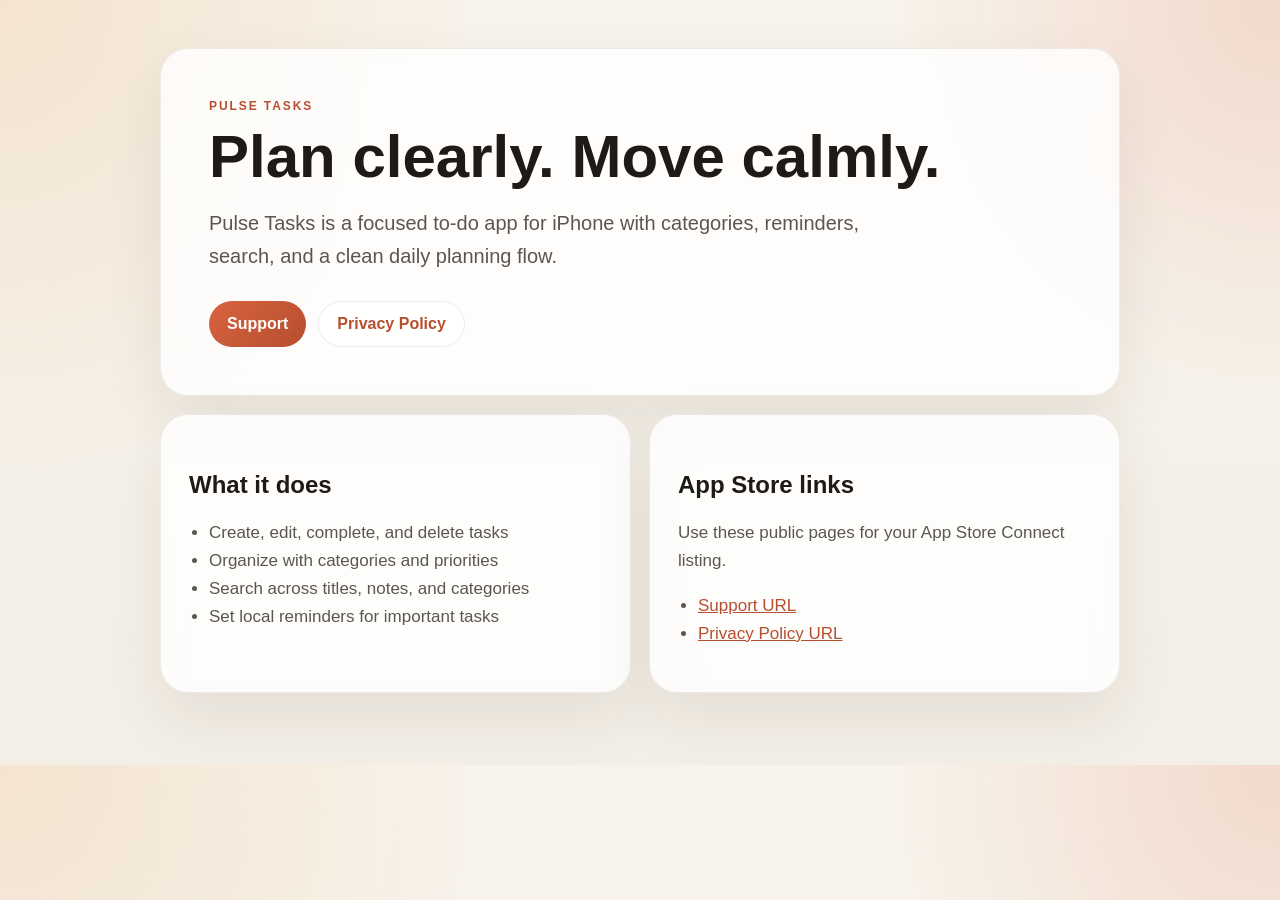
==== index.html @ 413faa2b "Publish Pulse Tasks public pages" ====
<!DOCTYPE html>
<html lang="en">
<head>
  <meta charset="UTF-8">
  <meta name="viewport" content="width=device-width, initial-scale=1.0">
  <title>Pulse Tasks</title>
  <meta name="description" content="Pulse Tasks is a calm, focused to-do app for iPhone with categories, reminders, and clean planning flows.">
  <link rel="stylesheet" href="styles.css">
</head>
<body>
  <main class="shell">
    <section class="hero card">
      <p class="eyebrow">Pulse Tasks</p>
      <h1>Plan clearly. Move calmly.</h1>
      <p class="lead">Pulse Tasks is a focused to-do app for iPhone with categories, reminders, search, and a clean daily planning flow.</p>
      <div class="actions">
        <a class="button primary" href="support.html">Support</a>
        <a class="button" href="privacy.html">Privacy Policy</a>
      </div>
    </section>

    <section class="grid">
      <article class="card">
        <h2>What it does</h2>
        <ul>
          <li>Create, edit, complete, and delete tasks</li>
          <li>Organize with categories and priorities</li>
          <li>Search across titles, notes, and categories</li>
          <li>Set local reminders for important tasks</li>
        </ul>
      </article>

      <article class="card">
        <h2>App Store links</h2>
        <p>Use these public pages for your App Store Connect listing.</p>
        <ul>
          <li><a href="support.html">Support URL</a></li>
          <li><a href="privacy.html">Privacy Policy URL</a></li>
        </ul>
      </article>
    </section>
  </main>
</body>
</html>
---- styles.css ----
:root {
  --bg: #f4efe6;
  --surface: rgba(255, 255, 255, 0.82);
  --surface-border: rgba(40, 32, 20, 0.08);
  --text: #1e1a16;
  --muted: #5d564d;
  --accent: #d7633f;
  --accent-dark: #b74e2f;
  --shadow: rgba(37, 24, 8, 0.08);
}

* {
  box-sizing: border-box;
}

body {
  margin: 0;
  font-family: "Avenir Next", "Segoe UI", sans-serif;
  color: var(--text);
  background:
    radial-gradient(circle at top left, rgba(231, 179, 119, 0.24), transparent 32%),
    radial-gradient(circle at top right, rgba(215, 99, 63, 0.18), transparent 26%),
    linear-gradient(180deg, #f8f3eb 0%, var(--bg) 100%);
}

a {
  color: var(--accent-dark);
}

.shell {
  width: min(960px, calc(100% - 32px));
  margin: 0 auto;
  padding: 48px 0 72px;
}

.legal-shell {
  width: min(760px, calc(100% - 32px));
}

.card {
  background: var(--surface);
  border: 1px solid var(--surface-border);
  border-radius: 28px;
  box-shadow: 0 24px 60px var(--shadow);
  backdrop-filter: blur(10px);
}

.hero {
  padding: 48px;
}

.grid {
  display: grid;
  grid-template-columns: repeat(auto-fit, minmax(260px, 1fr));
  gap: 18px;
  margin-top: 18px;
}

.grid .card {
  padding: 28px;
}

.eyebrow {
  margin: 0 0 10px;
  text-transform: uppercase;
  letter-spacing: 0.16em;
  font-size: 12px;
  font-weight: 700;
  color: var(--accent-dark);
}

h1 {
  margin: 0;
  font-size: clamp(38px, 6vw, 60px);
  line-height: 1;
}

h2 {
  margin-top: 28px;
  font-size: 24px;
}

h3 {
  margin-top: 24px;
  font-size: 18px;
}

p, li {
  color: var(--muted);
  font-size: 17px;
  line-height: 1.65;
}

.lead {
  max-width: 660px;
  font-size: 20px;
}

.actions {
  display: flex;
  gap: 12px;
  flex-wrap: wrap;
  margin-top: 28px;
}

.button {
  display: inline-flex;
  align-items: center;
  justify-content: center;
  min-height: 46px;
  padding: 0 18px;
  border-radius: 999px;
  border: 1px solid var(--surface-border);
  text-decoration: none;
  font-weight: 700;
  background: rgba(255, 255, 255, 0.7);
}

.button.primary {
  color: white;
  background: linear-gradient(135deg, var(--accent) 0%, var(--accent-dark) 100%);
  border: none;
}

.legal {
  padding: 40px;
}

.muted {
  color: var(--muted);
}

ul {
  padding-left: 20px;
}

@media (max-width: 640px) {
  .shell {
    padding-top: 20px;
  }

  .hero,
  .legal,
  .grid .card {
    padding: 24px;
  }
}
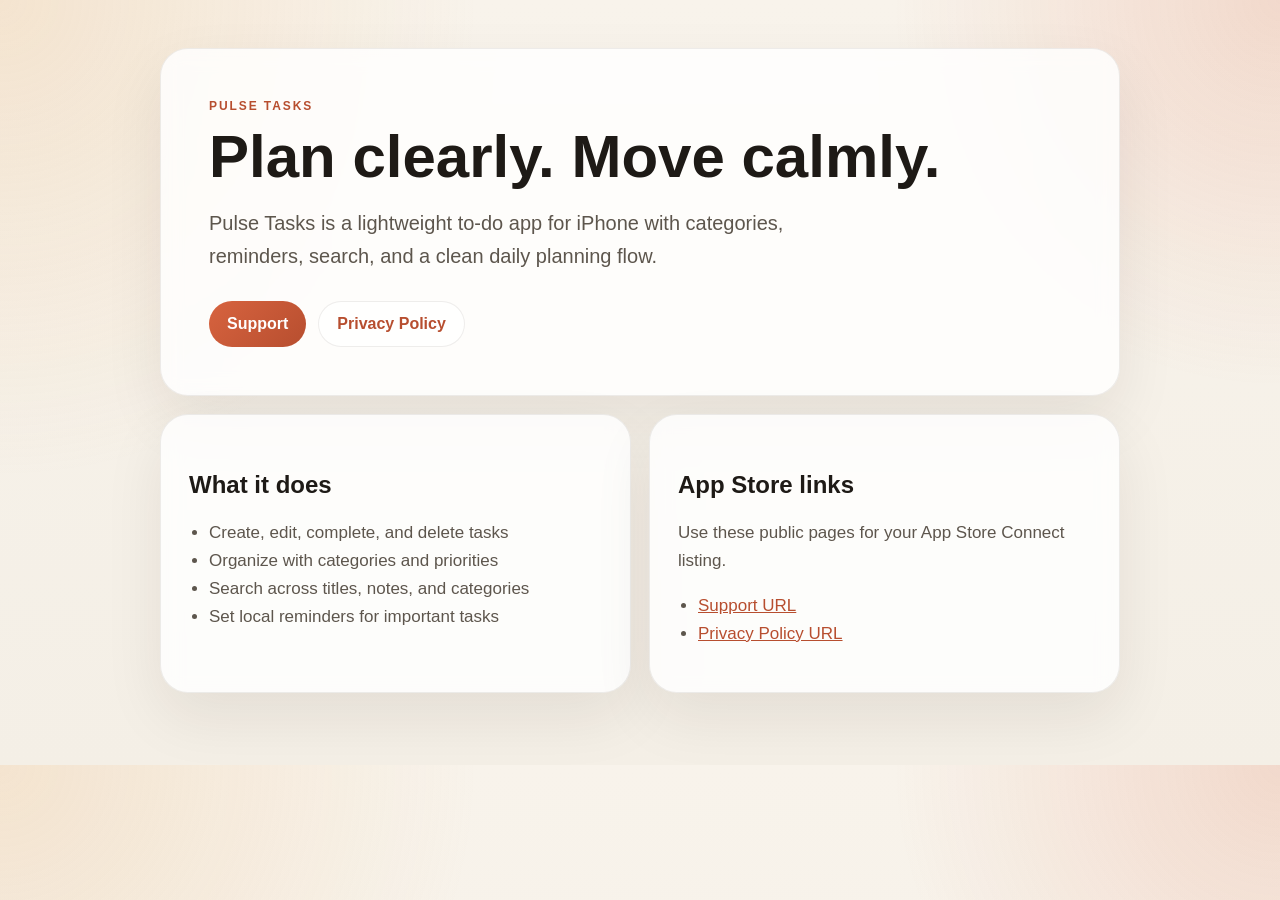
==== commit 1adebf72: "Refresh public copy for App Store release" ====
--- a/index.html
+++ b/index.html
@@ -12,7 +12,7 @@
     <section class="hero card">
       <p class="eyebrow">Pulse Tasks</p>
       <h1>Plan clearly. Move calmly.</h1>
-      <p class="lead">Pulse Tasks is a focused to-do app for iPhone with categories, reminders, search, and a clean daily planning flow.</p>
+      <p class="lead">Pulse Tasks is a lightweight to-do app for iPhone with categories, reminders, search, and a clean daily planning flow.</p>
       <div class="actions">
         <a class="button primary" href="support.html">Support</a>
         <a class="button" href="privacy.html">Privacy Policy</a>
